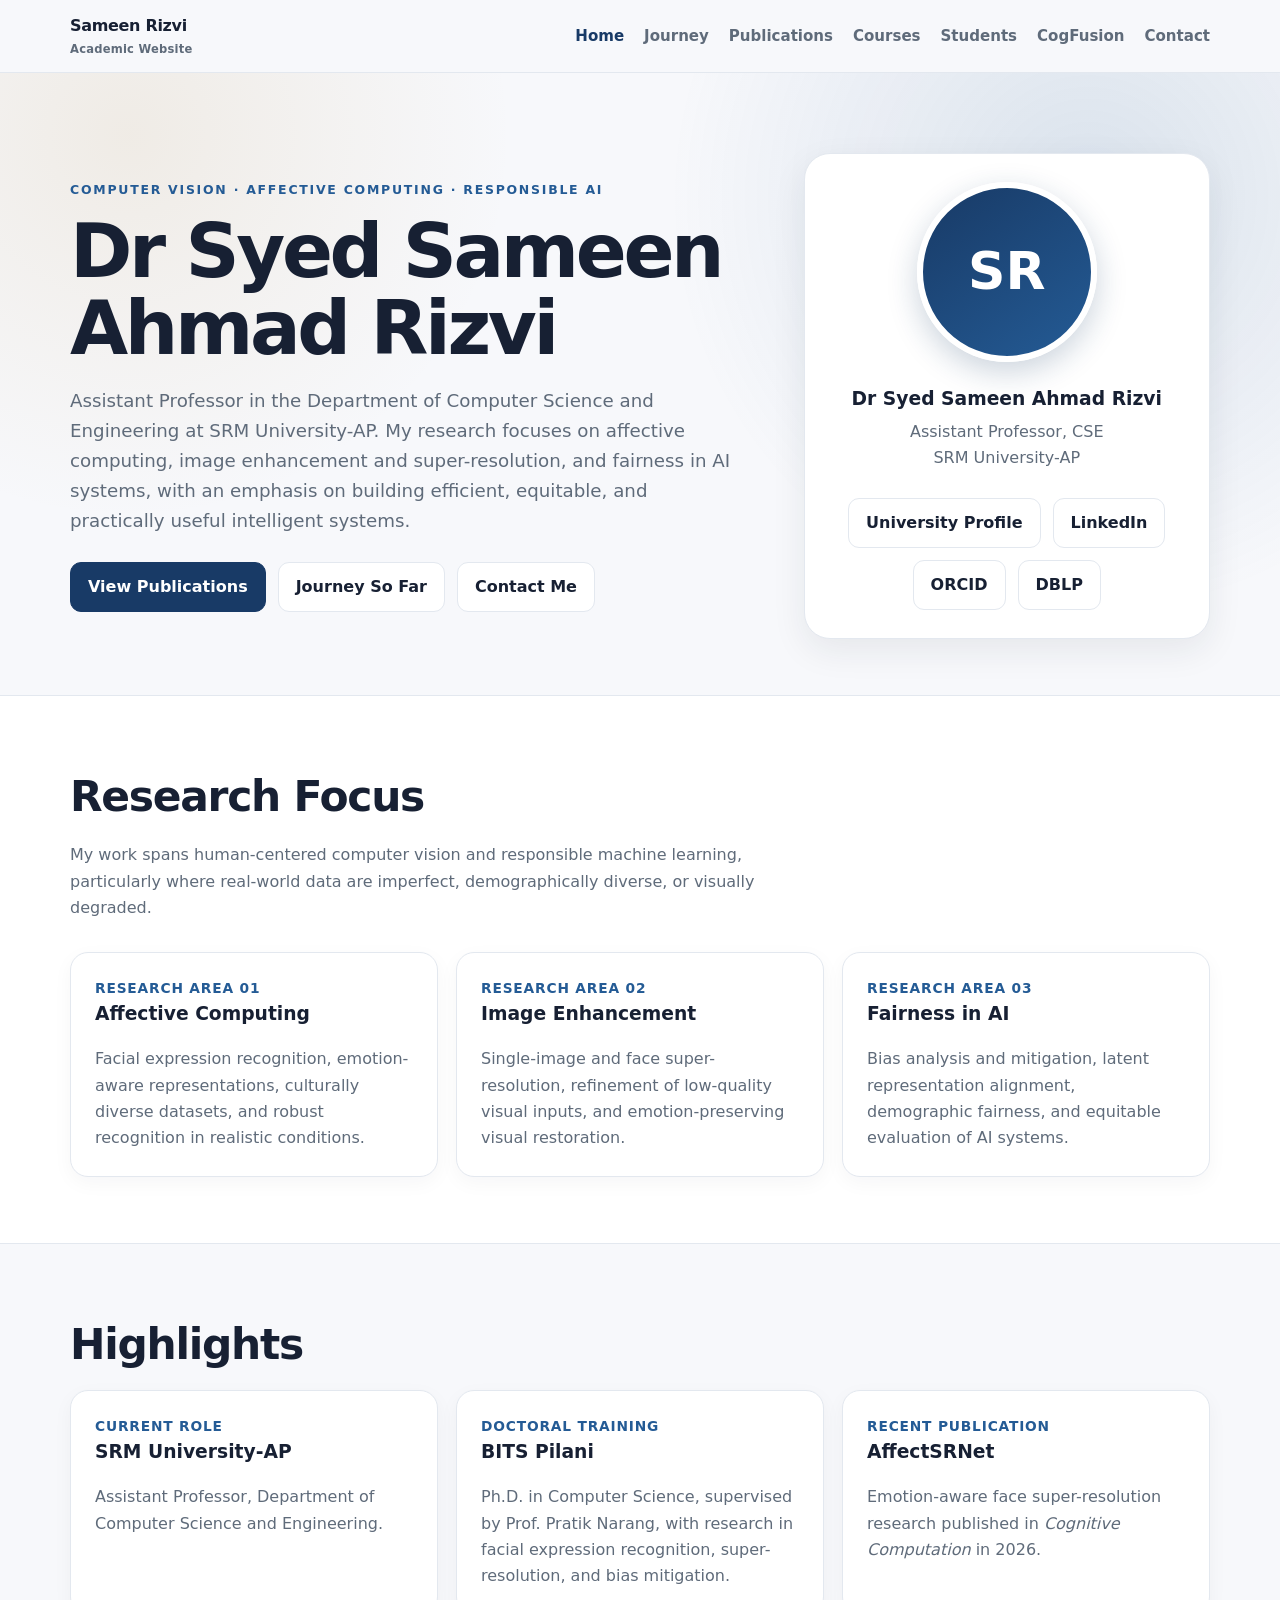
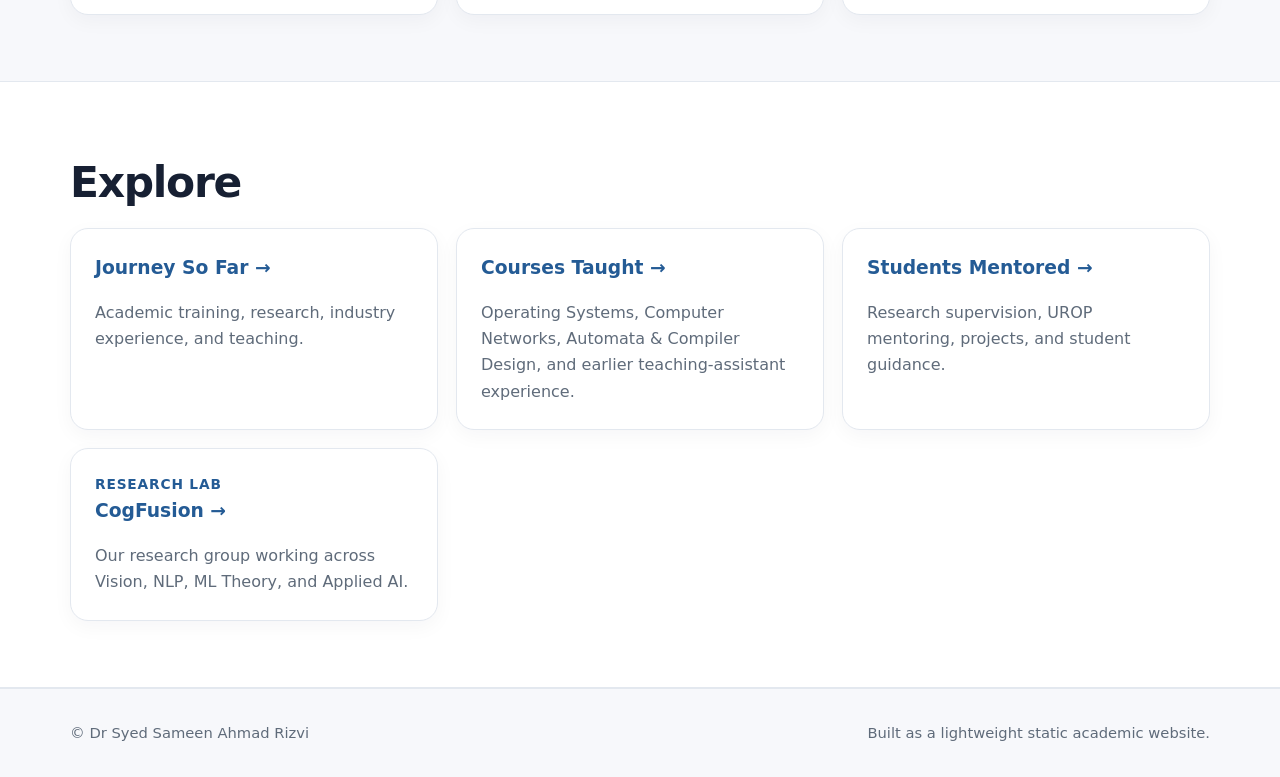
==== index.html @ 78bd9786 "Initial academic website" ====
<!doctype html>
<html lang="en"><head>
<meta charset="utf-8"><meta name="viewport" content="width=device-width,initial-scale=1">
<meta name="description" content="Academic website of Dr Syed Sameen Ahmad Rizvi, Assistant Professor of Computer Science and Engineering at SRM University-AP.">
<title>Dr Syed Sameen Ahmad Rizvi | Academic Website</title><link rel="stylesheet" href="style.css">
</head><body>
<header class="site-header"><div class="container nav-wrap"><a class="brand" href="index.html">Sameen Rizvi<small>Academic Website</small></a><nav><a class="active" href="index.html">Home</a><a href="experience.html">Journey</a><a href="publications.html">Publications</a><a href="courses.html">Courses</a><a href="students.html">Students</a><a href="cogfusion.html">CogFusion</a><a href="contact.html">Contact</a></nav></div></header>
<main>
<section class="hero"><div class="container hero-grid"><div><div class="eyebrow">Computer Vision · Affective Computing · Responsible AI</div><h1>Dr Syed Sameen Ahmad Rizvi</h1><p class="lead">Assistant Professor in the Department of Computer Science and Engineering at SRM University-AP. My research focuses on affective computing, image enhancement and super-resolution, and fairness in AI systems, with an emphasis on building efficient, equitable, and practically useful intelligent systems.</p><div class="btn-row"><a class="btn primary" href="publications.html">View Publications</a><a class="btn" href="experience.html">Journey So Far</a><a class="btn" href="contact.html">Contact Me</a></div></div><aside class="hero-card"><div class="avatar">SR</div><h3>Dr Syed Sameen Ahmad Rizvi</h3><p>Assistant Professor, CSE<br>SRM University-AP</p><div class="btn-row" style="justify-content:center"><a class="btn" href="https://srmap.edu.in/faculty/syed-sameen-ahmad-rizvi/" target="_blank" rel="noopener">University Profile</a><a class="btn" href="https://in.linkedin.com/in/syed-sameen-ahmad-rizvi-phd-41b82972" target="_blank" rel="noopener">LinkedIn</a><a class="btn" href="https://orcid.org/0000-0002-3919-5074" target="_blank" rel="noopener">ORCID</a><a class="btn" href="https://dblp.org/pid/346/3086" target="_blank" rel="noopener">DBLP</a></div></aside></div></section>
<section class="section alt"><div class="container"><h2 class="section-title">Research Focus</h2><p class="section-intro">My work spans human-centered computer vision and responsible machine learning, particularly where real-world data are imperfect, demographically diverse, or visually degraded.</p><div class="cards"><article class="card"><div class="meta">Research Area 01</div><h3>Affective Computing</h3><p>Facial expression recognition, emotion-aware representations, culturally diverse datasets, and robust recognition in realistic conditions.</p></article><article class="card"><div class="meta">Research Area 02</div><h3>Image Enhancement</h3><p>Single-image and face super-resolution, refinement of low-quality visual inputs, and emotion-preserving visual restoration.</p></article><article class="card"><div class="meta">Research Area 03</div><h3>Fairness in AI</h3><p>Bias analysis and mitigation, latent representation alignment, demographic fairness, and equitable evaluation of AI systems.</p></article></div></div></section>
<section class="section"><div class="container"><h2 class="section-title">Highlights</h2><div class="cards"><article class="card"><div class="meta">Current Role</div><h3>SRM University-AP</h3><p>Assistant Professor, Department of Computer Science and Engineering.</p></article><article class="card"><div class="meta">Doctoral Training</div><h3>BITS Pilani</h3><p>Ph.D. in Computer Science, supervised by Prof. Pratik Narang, with research in facial expression recognition, super-resolution, and bias mitigation.</p></article><article class="card"><div class="meta">Recent Publication</div><h3>AffectSRNet</h3><p>Emotion-aware face super-resolution research published in <em>Cognitive Computation</em> in 2026.</p></article></div></div></section>
<section class="section alt"><div class="container"><h2 class="section-title">Explore</h2><div class="cards"><a class="card" href="experience.html"><h3>Journey So Far →</h3><p>Academic training, research, industry experience, and teaching.</p></a><a class="card" href="courses.html"><h3>Courses Taught →</h3><p>Operating Systems, Computer Networks, Automata & Compiler Design, and earlier teaching-assistant experience.</p></a><a class="card" href="students.html"><h3>Students Mentored →</h3><p>Research supervision, UROP mentoring, projects, and student guidance.</p></a><a class="card" href="cogfusion.html"><div class="meta">Research Lab</div><h3>CogFusion →</h3><p>Our research group working across Vision, NLP, ML Theory, and Applied AI.</p></a></div></div></section>
</main><footer><div class="container footer-grid"><span>© <span data-year></span> Dr Syed Sameen Ahmad Rizvi</span><span>Built as a lightweight static academic website.</span></div></footer><script src="script.js"></script></body></html>
---- style.css ----
:root {
  --bg: #f7f8fb;
  --surface: #ffffff;
  --text: #172033;
  --muted: #5f6b7a;
  --primary: #183a66;
  --primary-2: #245b95;
  --accent: #b9904a;
  --line: #e3e8ef;
  --shadow: 0 12px 34px rgba(23, 32, 51, .08);
  --radius: 18px;
  --max: 1140px;
}

* { box-sizing: border-box; }
html { scroll-behavior: smooth; }
body {
  margin: 0;
  font-family: Inter, ui-sans-serif, system-ui, -apple-system, BlinkMacSystemFont, "Segoe UI", sans-serif;
  background: var(--bg);
  color: var(--text);
  line-height: 1.65;
}
a { color: var(--primary-2); text-decoration: none; }
a:hover { text-decoration: underline; }
.container { width: min(var(--max), calc(100% - 40px)); margin: 0 auto; }

header.site-header {
  position: sticky;
  top: 0;
  z-index: 20;
  background: rgba(247,248,251,.92);
  backdrop-filter: blur(12px);
  border-bottom: 1px solid var(--line);
}
.nav-wrap { display: flex; align-items: center; justify-content: space-between; min-height: 72px; gap: 24px; }
.brand { font-weight: 800; letter-spacing: -.02em; color: var(--text); }
.brand small { display: block; font-size: .72rem; font-weight: 600; color: var(--muted); letter-spacing: .02em; }
nav { display: flex; gap: 20px; flex-wrap: wrap; justify-content: flex-end; }
nav a { color: var(--muted); font-weight: 650; font-size: .94rem; }
nav a.active, nav a:hover { color: var(--primary); text-decoration: none; }

.hero {
  padding: 80px 0 56px;
  background: radial-gradient(circle at 85% 20%, rgba(36,91,149,.14), transparent 35%),
              radial-gradient(circle at 10% 10%, rgba(185,144,74,.12), transparent 30%);
}
.hero-grid { display: grid; grid-template-columns: 1.25fr .75fr; align-items: center; gap: 56px; }
.eyebrow { text-transform: uppercase; letter-spacing: .14em; font-size: .78rem; font-weight: 800; color: var(--primary-2); }
h1 { font-size: clamp(2.5rem, 6vw, 4.7rem); line-height: 1.03; letter-spacing: -.045em; margin: 12px 0 18px; }
.lead { font-size: 1.14rem; color: var(--muted); max-width: 750px; }
.hero-card { background: var(--surface); border: 1px solid var(--line); border-radius: 26px; box-shadow: var(--shadow); padding: 28px; }
.avatar {
  width: 180px; height: 180px; border-radius: 50%; margin: 0 auto 22px;
  display: grid; place-items: center; color: white; font-size: 3.25rem; font-weight: 800;
  background: linear-gradient(145deg, var(--primary), var(--primary-2));
  border: 6px solid #fff; box-shadow: 0 10px 30px rgba(24,58,102,.22);
}
.hero-card h3 { text-align: center; margin-bottom: 4px; }
.hero-card p { text-align: center; color: var(--muted); margin-top: 0; }

.btn-row { display: flex; flex-wrap: wrap; gap: 12px; margin-top: 26px; }
.btn {
  display: inline-flex; align-items: center; gap: 8px; padding: 11px 17px; border-radius: 11px;
  border: 1px solid var(--line); background: var(--surface); color: var(--text); font-weight: 700;
}
.btn.primary { background: var(--primary); color: white; border-color: var(--primary); }
.btn:hover { transform: translateY(-1px); text-decoration: none; }

.section { padding: 66px 0; }
.section.alt { background: #fff; border-top: 1px solid var(--line); border-bottom: 1px solid var(--line); }
.section-title { font-size: clamp(1.8rem, 4vw, 2.65rem); margin: 0 0 10px; letter-spacing: -.03em; }
.section-intro { color: var(--muted); max-width: 760px; margin: 0 0 30px; }
.cards { display: grid; grid-template-columns: repeat(3, 1fr); gap: 18px; }
.card { background: var(--surface); border: 1px solid var(--line); border-radius: var(--radius); padding: 24px; box-shadow: 0 6px 20px rgba(23,32,51,.04); }
.card h3 { margin-top: 0; margin-bottom: 8px; }
.card p { color: var(--muted); margin-bottom: 0; }
.card .meta { color: var(--primary-2); font-size: .86rem; font-weight: 800; text-transform: uppercase; letter-spacing: .06em; }

.page-hero { padding: 58px 0 34px; }
.page-hero h1 { font-size: clamp(2.3rem, 5vw, 3.7rem); }

.timeline { position: relative; margin-top: 30px; }
.timeline::before { content: ""; position: absolute; left: 11px; top: 0; bottom: 0; width: 2px; background: var(--line); }
.timeline-item { position: relative; padding-left: 48px; margin-bottom: 34px; }
.timeline-item::before { content: ""; position: absolute; left: 4px; top: 8px; width: 16px; height: 16px; border-radius: 50%; background: var(--primary-2); border: 4px solid #eaf1f8; }
.timeline-item h3 { margin: 0 0 4px; }
.timeline-item .date { color: var(--primary-2); font-weight: 800; font-size: .9rem; }
.timeline-item p { color: var(--muted); margin-top: 8px; }

.pub { border-left: 4px solid #dce6f1; padding: 0 0 0 18px; margin: 0 0 28px; }
.pub h3 { margin: 0 0 5px; font-size: 1.08rem; }
.pub .authors, .pub .venue { color: var(--muted); }
.pub .venue { font-style: italic; }
.pub .links { margin-top: 8px; display: flex; gap: 14px; flex-wrap: wrap; font-size: .92rem; font-weight: 700; }

.course-grid { display: grid; grid-template-columns: repeat(2, 1fr); gap: 20px; }
.course-card { background: var(--surface); border: 1px solid var(--line); border-radius: var(--radius); padding: 24px; }
.course-card h3 { margin-top: 0; }
.tag { display: inline-block; padding: 4px 9px; margin: 3px 5px 3px 0; border-radius: 999px; background: #edf3f9; color: var(--primary); font-size: .8rem; font-weight: 750; }

.student-group { background: var(--surface); border: 1px solid var(--line); border-radius: var(--radius); padding: 25px; margin-bottom: 18px; }
.student-group h3 { margin-top: 0; }
.student-group p { color: var(--muted); }

.contact-grid { display: grid; grid-template-columns: .8fr 1.2fr; gap: 28px; align-items: start; }
.contact-box, .form-box { background: var(--surface); border: 1px solid var(--line); border-radius: var(--radius); padding: 26px; }
.form-placeholder { min-height: 480px; border: 2px dashed #cfd7e2; border-radius: 14px; display: grid; place-items: center; padding: 28px; text-align: center; color: var(--muted); background: #fbfcfe; }

footer { border-top: 1px solid var(--line); padding: 32px 0; color: var(--muted); font-size: .92rem; }
.footer-grid { display: flex; justify-content: space-between; gap: 20px; flex-wrap: wrap; }

.notice { padding: 14px 16px; border-radius: 12px; background: #fff7e8; border: 1px solid #f0dfb6; color: #6f572f; }

@media (max-width: 860px) {
  .hero-grid, .contact-grid, .course-grid { grid-template-columns: 1fr; }
  .cards { grid-template-columns: 1fr; }
  nav { display: none; }
  .hero { padding-top: 54px; }
  .hero-card { max-width: 520px; }
}


/* CogFusion lab */
.lab-hero { display:grid; grid-template-columns:1fr auto; gap:48px; align-items:center; }
.lab-mark { width:210px; height:210px; border-radius:32px; display:grid; place-items:center; font-size:4.3rem; font-weight:900; letter-spacing:-.06em; color:white; background:linear-gradient(145deg,var(--primary),var(--primary-2)); box-shadow:var(--shadow); }
.cards.four { grid-template-columns:repeat(4,1fr); }
.lab-cta { display:flex; justify-content:space-between; gap:30px; align-items:center; padding:30px; border:1px solid var(--line); border-radius:var(--radius); background:var(--surface); }
.lab-cta h2 { margin:6px 0; }
.lab-cta p,.muted { color:var(--muted); }
@media (max-width: 1000px) { .cards.four { grid-template-columns:repeat(2,1fr); } }
@media (max-width: 860px) { .lab-hero { grid-template-columns:1fr; } .lab-mark { width:150px;height:150px;font-size:3rem; } .cards.four { grid-template-columns:1fr; } .lab-cta { align-items:flex-start; flex-direction:column; } }
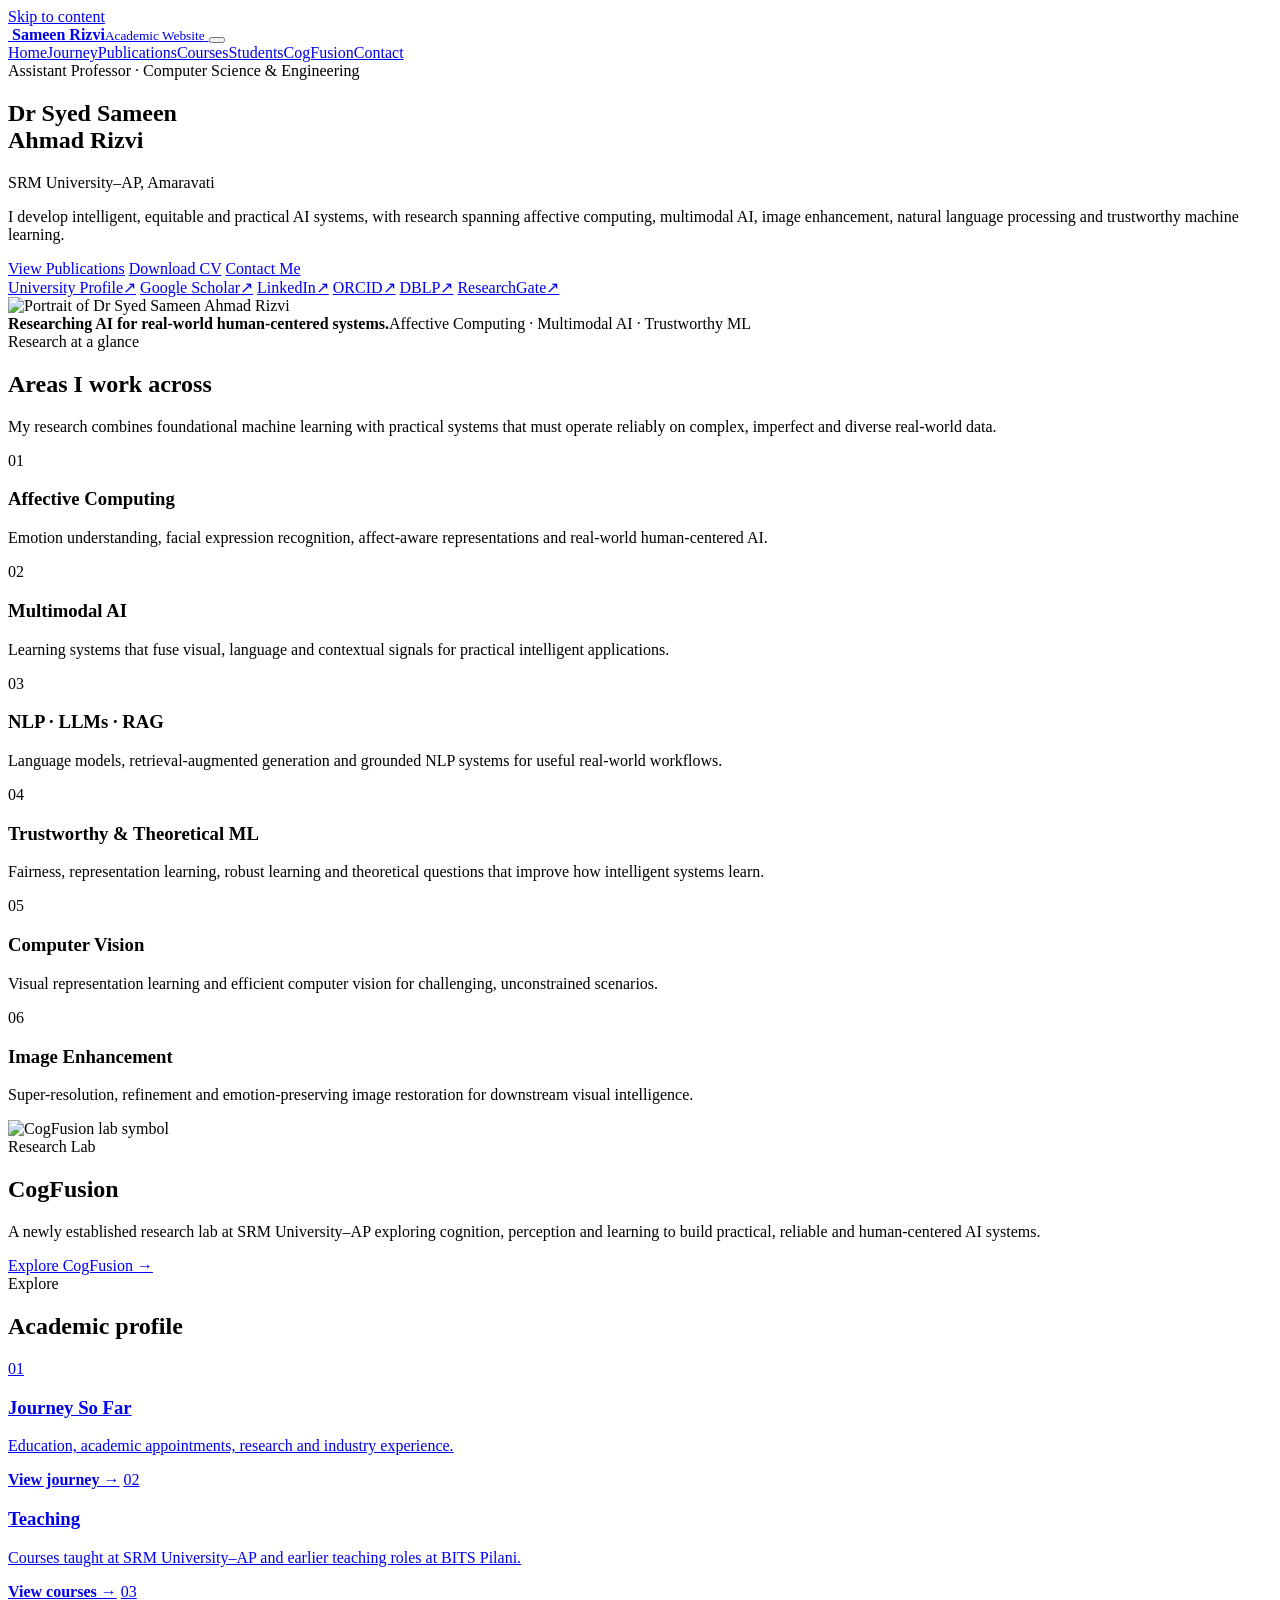
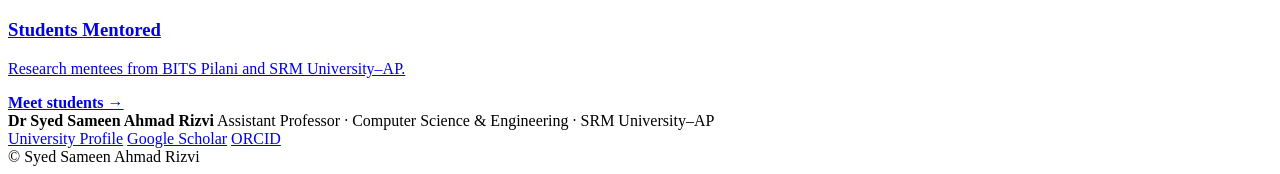
==== commit 22e453ab: "Version-2-09-2026" ====
--- a/index.html
+++ b/index.html
@@ -1,13 +1,112 @@
 <!doctype html>
-<html lang="en"><head>
-<meta charset="utf-8"><meta name="viewport" content="width=device-width,initial-scale=1">
-<meta name="description" content="Academic website of Dr Syed Sameen Ahmad Rizvi, Assistant Professor of Computer Science and Engineering at SRM University-AP.">
-<title>Dr Syed Sameen Ahmad Rizvi | Academic Website</title><link rel="stylesheet" href="style.css">
-</head><body>
-<header class="site-header"><div class="container nav-wrap"><a class="brand" href="index.html">Sameen Rizvi<small>Academic Website</small></a><nav><a class="active" href="index.html">Home</a><a href="experience.html">Journey</a><a href="publications.html">Publications</a><a href="courses.html">Courses</a><a href="students.html">Students</a><a href="cogfusion.html">CogFusion</a><a href="contact.html">Contact</a></nav></div></header>
-<main>
-<section class="hero"><div class="container hero-grid"><div><div class="eyebrow">Computer Vision · Affective Computing · Responsible AI</div><h1>Dr Syed Sameen Ahmad Rizvi</h1><p class="lead">Assistant Professor in the Department of Computer Science and Engineering at SRM University-AP. My research focuses on affective computing, image enhancement and super-resolution, and fairness in AI systems, with an emphasis on building efficient, equitable, and practically useful intelligent systems.</p><div class="btn-row"><a class="btn primary" href="publications.html">View Publications</a><a class="btn" href="experience.html">Journey So Far</a><a class="btn" href="contact.html">Contact Me</a></div></div><aside class="hero-card"><div class="avatar">SR</div><h3>Dr Syed Sameen Ahmad Rizvi</h3><p>Assistant Professor, CSE<br>SRM University-AP</p><div class="btn-row" style="justify-content:center"><a class="btn" href="https://srmap.edu.in/faculty/syed-sameen-ahmad-rizvi/" target="_blank" rel="noopener">University Profile</a><a class="btn" href="https://in.linkedin.com/in/syed-sameen-ahmad-rizvi-phd-41b82972" target="_blank" rel="noopener">LinkedIn</a><a class="btn" href="https://orcid.org/0000-0002-3919-5074" target="_blank" rel="noopener">ORCID</a><a class="btn" href="https://dblp.org/pid/346/3086" target="_blank" rel="noopener">DBLP</a></div></aside></div></section>
-<section class="section alt"><div class="container"><h2 class="section-title">Research Focus</h2><p class="section-intro">My work spans human-centered computer vision and responsible machine learning, particularly where real-world data are imperfect, demographically diverse, or visually degraded.</p><div class="cards"><article class="card"><div class="meta">Research Area 01</div><h3>Affective Computing</h3><p>Facial expression recognition, emotion-aware representations, culturally diverse datasets, and robust recognition in realistic conditions.</p></article><article class="card"><div class="meta">Research Area 02</div><h3>Image Enhancement</h3><p>Single-image and face super-resolution, refinement of low-quality visual inputs, and emotion-preserving visual restoration.</p></article><article class="card"><div class="meta">Research Area 03</div><h3>Fairness in AI</h3><p>Bias analysis and mitigation, latent representation alignment, demographic fairness, and equitable evaluation of AI systems.</p></article></div></div></section>
-<section class="section"><div class="container"><h2 class="section-title">Highlights</h2><div class="cards"><article class="card"><div class="meta">Current Role</div><h3>SRM University-AP</h3><p>Assistant Professor, Department of Computer Science and Engineering.</p></article><article class="card"><div class="meta">Doctoral Training</div><h3>BITS Pilani</h3><p>Ph.D. in Computer Science, supervised by Prof. Pratik Narang, with research in facial expression recognition, super-resolution, and bias mitigation.</p></article><article class="card"><div class="meta">Recent Publication</div><h3>AffectSRNet</h3><p>Emotion-aware face super-resolution research published in <em>Cognitive Computation</em> in 2026.</p></article></div></div></section>
-<section class="section alt"><div class="container"><h2 class="section-title">Explore</h2><div class="cards"><a class="card" href="experience.html"><h3>Journey So Far →</h3><p>Academic training, research, industry experience, and teaching.</p></a><a class="card" href="courses.html"><h3>Courses Taught →</h3><p>Operating Systems, Computer Networks, Automata & Compiler Design, and earlier teaching-assistant experience.</p></a><a class="card" href="students.html"><h3>Students Mentored →</h3><p>Research supervision, UROP mentoring, projects, and student guidance.</p></a><a class="card" href="cogfusion.html"><div class="meta">Research Lab</div><h3>CogFusion →</h3><p>Our research group working across Vision, NLP, ML Theory, and Applied AI.</p></a></div></div></section>
-</main><footer><div class="container footer-grid"><span>© <span data-year></span> Dr Syed Sameen Ahmad Rizvi</span><span>Built as a lightweight static academic website.</span></div></footer><script src="script.js"></script></body></html>
+<html lang="en">
+<head>
+  <meta charset="utf-8">
+  <meta name="viewport" content="width=device-width, initial-scale=1">
+  <meta name="description" content="Academic website of Dr Syed Sameen Ahmad Rizvi, Assistant Professor of Computer Science and Engineering at SRM University–AP.">
+  <meta name="theme-color" content="#15325f">
+  <title>Dr Syed Sameen Ahmad Rizvi | Academic Website</title>
+  <link rel="icon" type="image/png" href="assets/images/favicon.png">
+  <link rel="stylesheet" href="css/styles.css">
+</head>
+<body>
+<a class="skip-link" href="#main">Skip to content</a>
+<header class="site-header" id="top">
+  <div class="container nav-shell">
+    <a class="brand" href="index.html" aria-label="Dr Syed Sameen Ahmad Rizvi — Home">
+      <img src="assets/images/cogfusion-mark.png" alt="" class="brand-mark">
+      <span><strong>Sameen Rizvi</strong><small>Academic Website</small></span>
+    </a>
+    <button class="nav-toggle" type="button" aria-expanded="false" aria-controls="primary-nav" aria-label="Open navigation">
+      <span></span><span></span><span></span>
+    </button>
+    <nav id="primary-nav" class="primary-nav" aria-label="Primary navigation"><a href="index.html" class="active" aria-current="page">Home</a><a href="journey.html">Journey</a><a href="publications.html">Publications</a><a href="courses.html">Courses</a><a href="students.html">Students</a><a href="cogfusion.html">CogFusion</a><a href="contact.html">Contact</a></nav>
+  </div>
+</header>
+<main id="main">
+<section class="hero home-hero">
+  <div class="container hero-grid">
+    <div class="hero-copy">
+      <div class="eyebrow">Assistant Professor · Computer Science & Engineering</div>
+      <h1>Dr Syed Sameen<br>Ahmad Rizvi</h1>
+      <p class="affiliation">SRM University–AP, Amaravati</p>
+      <p class="lead">I develop intelligent, equitable and practical AI systems, with research spanning affective computing, multimodal AI, image enhancement, natural language processing and trustworthy machine learning.</p>
+      <div class="hero-actions">
+        <a class="button primary" href="publications.html">View Publications</a>
+        <a class="button" href="assets/cv/Syed_Sameen_Ahmad_Rizvi_CV.pdf" target="_blank">Download CV</a>
+        <a class="button ghost" href="contact.html">Contact Me</a>
+      </div>
+      <div class="profile-links" aria-label="Academic profiles">
+        <a class="profile-link" href="https://www.srmap.edu.in/faculty/dr-syed-sameen-ahmad-rizvi/" target="_blank" rel="noopener noreferrer">University Profile<span aria-hidden="true">↗</span></a>
+        <a class="profile-link" href="https://scholar.google.com/citations?user=vFs1I9cAAAAJ&hl=en" target="_blank" rel="noopener noreferrer">Google Scholar<span aria-hidden="true">↗</span></a>
+        <a class="profile-link" href="https://in.linkedin.com/in/syed-sameen-ahmad-rizvi-phd-41b82972" target="_blank" rel="noopener noreferrer">LinkedIn<span aria-hidden="true">↗</span></a>
+        <a class="profile-link" href="https://orcid.org/0000-0002-3919-5074" target="_blank" rel="noopener noreferrer">ORCID<span aria-hidden="true">↗</span></a>
+        <a class="profile-link" href="https://dblp.org/pid/346/3086.html" target="_blank" rel="noopener noreferrer">DBLP<span aria-hidden="true">↗</span></a>
+        <a class="profile-link" href="https://www.researchgate.net/profile/Syed-Sameen-Ahmad-Rizvi" target="_blank" rel="noopener noreferrer">ResearchGate<span aria-hidden="true">↗</span></a>
+      </div>
+    </div>
+    <div class="portrait-wrap">
+      <div class="portrait-accent"></div>
+      <img src="assets/images/sameen-rizvi.jpg" class="portrait" alt="Portrait of Dr Syed Sameen Ahmad Rizvi">
+      <div class="portrait-caption"><strong>Researching AI for real-world human-centered systems.</strong><span>Affective Computing · Multimodal AI · Trustworthy ML</span></div>
+    </div>
+  </div>
+</section>
+
+<section class="section research-overview">
+  <div class="container">
+    <div class="section-heading split-heading">
+      <div><span class="kicker">Research at a glance</span><h2>Areas I work across</h2></div>
+      <p>My research combines foundational machine learning with practical systems that must operate reliably on complex, imperfect and diverse real-world data.</p>
+    </div>
+    <div class="research-grid">
+      <article class="research-card"><span class="number">01</span><h3>Affective Computing</h3><p>Emotion understanding, facial expression recognition, affect-aware representations and real-world human-centered AI.</p></article>
+      <article class="research-card"><span class="number">02</span><h3>Multimodal AI</h3><p>Learning systems that fuse visual, language and contextual signals for practical intelligent applications.</p></article>
+      <article class="research-card"><span class="number">03</span><h3>NLP · LLMs · RAG</h3><p>Language models, retrieval-augmented generation and grounded NLP systems for useful real-world workflows.</p></article>
+      <article class="research-card"><span class="number">04</span><h3>Trustworthy & Theoretical ML</h3><p>Fairness, representation learning, robust learning and theoretical questions that improve how intelligent systems learn.</p></article>
+      <article class="research-card"><span class="number">05</span><h3>Computer Vision</h3><p>Visual representation learning and efficient computer vision for challenging, unconstrained scenarios.</p></article>
+      <article class="research-card"><span class="number">06</span><h3>Image Enhancement</h3><p>Super-resolution, refinement and emotion-preserving image restoration for downstream visual intelligence.</p></article>
+    </div>
+  </div>
+</section>
+
+<section class="section lab-feature">
+  <div class="container lab-feature-inner">
+    <div class="lab-logo-shell"><img src="assets/images/cogfusion-mark.png" alt="CogFusion lab symbol"></div>
+    <div class="lab-feature-copy">
+      <span class="kicker light">Research Lab</span>
+      <h2>CogFusion</h2>
+      <p>A newly established research lab at SRM University–AP exploring cognition, perception and learning to build practical, reliable and human-centered AI systems.</p>
+      <a class="text-link light-link" href="cogfusion.html">Explore CogFusion <span>→</span></a>
+    </div>
+  </div>
+</section>
+
+<section class="section">
+  <div class="container">
+    <div class="section-heading"><span class="kicker">Explore</span><h2>Academic profile</h2></div>
+    <div class="explore-grid">
+      <a class="explore-card" href="journey.html"><span>01</span><h3>Journey So Far</h3><p>Education, academic appointments, research and industry experience.</p><b>View journey →</b></a>
+      <a class="explore-card" href="courses.html"><span>02</span><h3>Teaching</h3><p>Courses taught at SRM University–AP and earlier teaching roles at BITS Pilani.</p><b>View courses →</b></a>
+      <a class="explore-card" href="students.html"><span>03</span><h3>Students Mentored</h3><p>Research mentees from BITS Pilani and SRM University–AP.</p><b>Meet students →</b></a>
+    </div>
+  </div>
+</section>
+</main>
+<footer class="site-footer">
+  <div class="container footer-grid">
+    <div>
+      <strong>Dr Syed Sameen Ahmad Rizvi</strong>
+      <span>Assistant Professor · Computer Science & Engineering · SRM University–AP</span>
+    </div>
+    <div class="footer-links">
+      <a href="https://www.srmap.edu.in/faculty/dr-syed-sameen-ahmad-rizvi/" target="_blank" rel="noopener noreferrer">University Profile</a>
+      <a href="https://scholar.google.com/citations?user=vFs1I9cAAAAJ&hl=en" target="_blank" rel="noopener noreferrer">Google Scholar</a>
+      <a href="https://orcid.org/0000-0002-3919-5074" target="_blank" rel="noopener noreferrer">ORCID</a>
+    </div>
+    <div class="copyright">© <span data-year></span> Syed Sameen Ahmad Rizvi</div>
+  </div>
+</footer>
+<script src="js/main.js"></script>
+</body>
+</html>
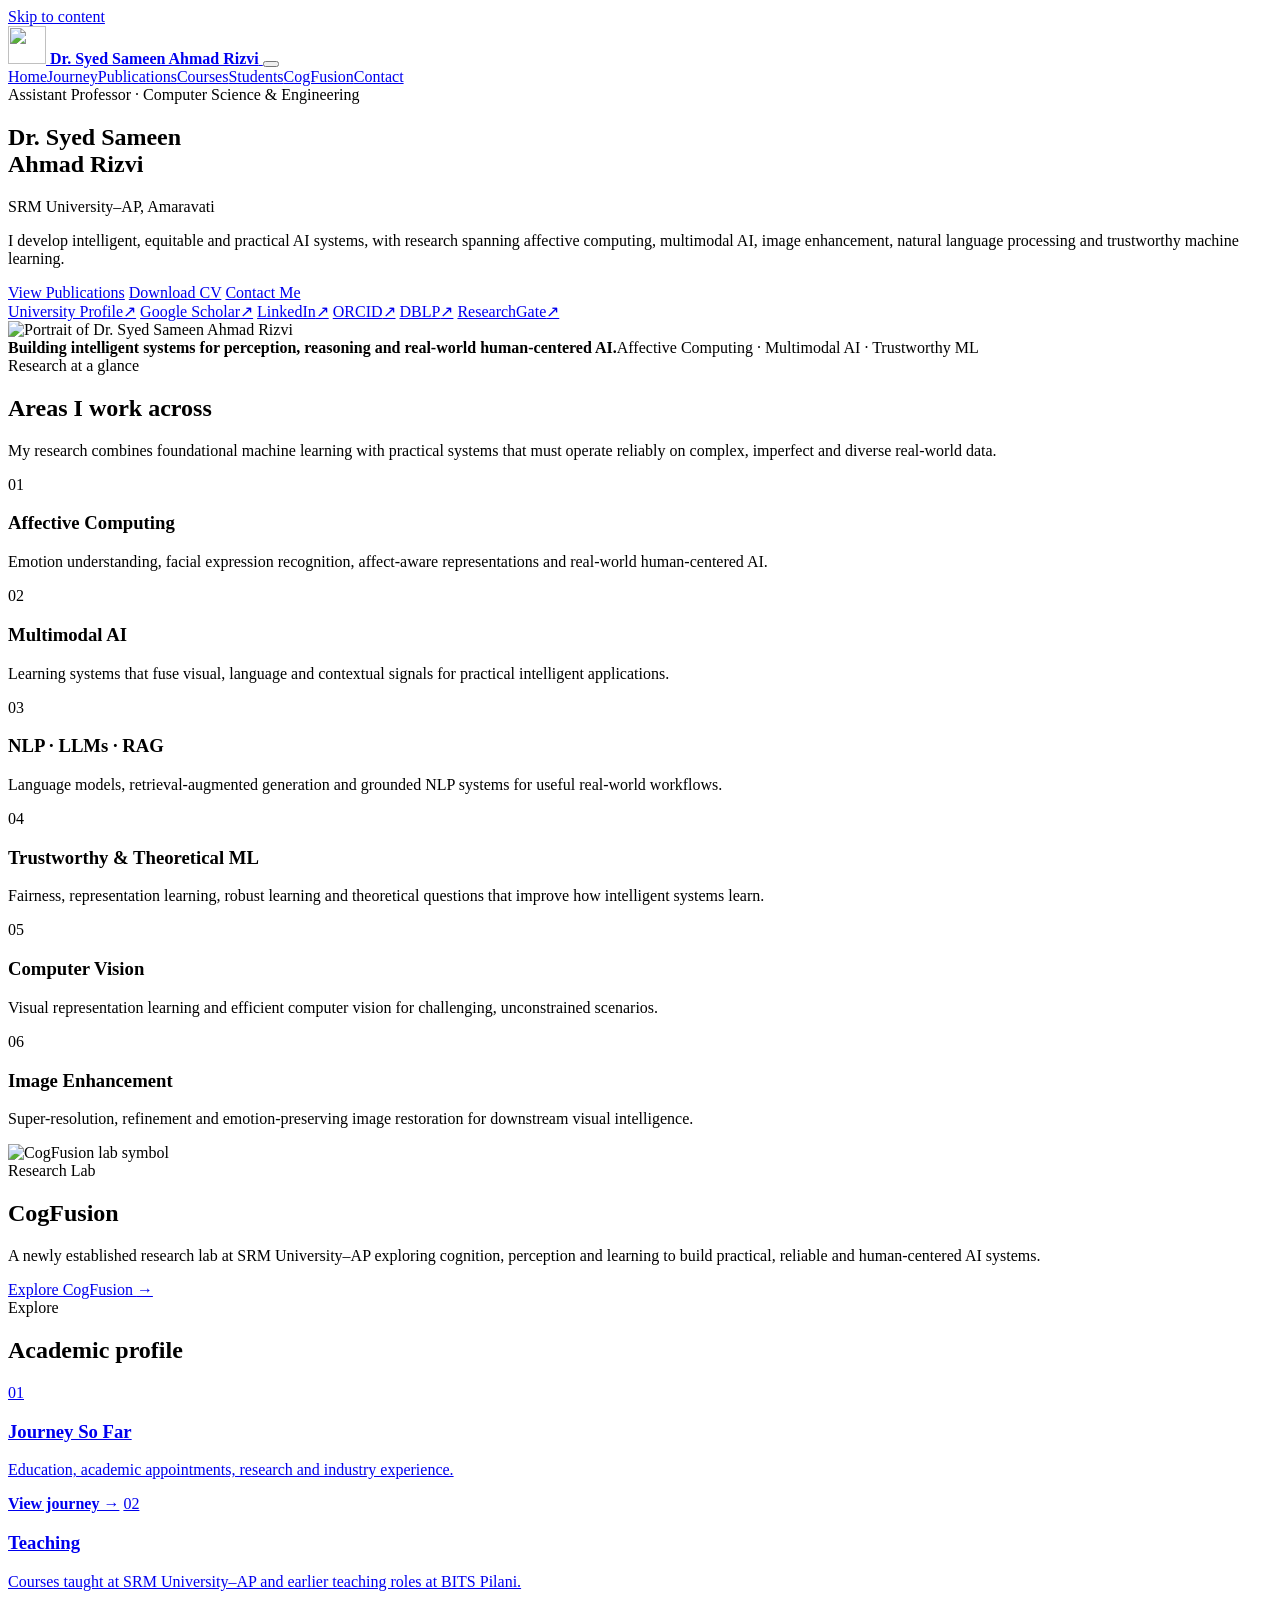
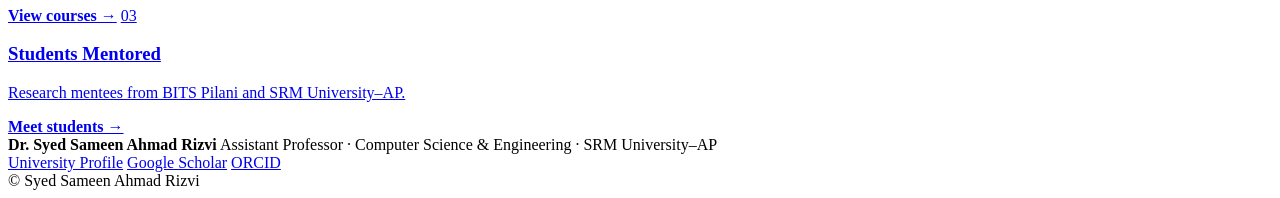
==== commit d7a699c1: "Add files via upload" ====
--- a/index.html
+++ b/index.html
@@ -1,112 +1,110 @@
-<!doctype html>
+<!DOCTYPE html>
+
 <html lang="en">
 <head>
-  <meta charset="utf-8">
-  <meta name="viewport" content="width=device-width, initial-scale=1">
-  <meta name="description" content="Academic website of Dr Syed Sameen Ahmad Rizvi, Assistant Professor of Computer Science and Engineering at SRM University–AP.">
-  <meta name="theme-color" content="#15325f">
-  <title>Dr Syed Sameen Ahmad Rizvi | Academic Website</title>
-  <link rel="icon" type="image/png" href="assets/images/favicon.png">
-  <link rel="stylesheet" href="css/styles.css">
-</head>
+<meta charset="utf-8"/>
+<meta content="width=device-width, initial-scale=1" name="viewport"/>
+
+
+
+
+<link href="css/styles.css" rel="stylesheet"/>
+<title>Dr. Syed Sameen Ahmad Rizvi | AI Researcher &amp; Assistant Professor</title><meta content="Dr. Syed Sameen Ahmad Rizvi is an Assistant Professor at SRM University–AP researching affective computing, multimodal AI, NLP, LLMs, RAG, computer vision and trustworthy machine learning." name="description"/><meta content="Dr. Syed Sameen Ahmad Rizvi" name="author"/><meta content="index,follow,max-image-preview:large,max-snippet:-1,max-video-preview:-1" name="robots"/><meta content="index,follow,max-image-preview:large,max-snippet:-1,max-video-preview:-1" name="googlebot"/><meta content="#15325f" name="theme-color"/><meta content="light" name="color-scheme"/><meta content="en_IN" property="og:locale"/><meta content="profile" property="og:type"/><meta content="Dr. Syed Sameen Ahmad Rizvi" property="og:site_name"/><meta content="Dr. Syed Sameen Ahmad Rizvi | AI Researcher &amp; Assistant Professor" property="og:title"/><meta content="Dr. Syed Sameen Ahmad Rizvi is an Assistant Professor at SRM University–AP researching affective computing, multimodal AI, NLP, LLMs, RAG, computer vision and trustworthy machine learning." property="og:description"/><meta content="https://sameen-ahmadrizvi.github.io/" property="og:url"/><meta content="https://sameen-ahmadrizvi.github.io/assets/images/og-image.jpg" property="og:image"/><meta content="https://sameen-ahmadrizvi.github.io/assets/images/og-image.jpg" property="og:image:secure_url"/><meta content="image/jpeg" property="og:image:type"/><meta content="1200" property="og:image:width"/><meta content="630" property="og:image:height"/><meta content="Dr. Syed Sameen Ahmad Rizvi — Assistant Professor and AI researcher at SRM University–AP" property="og:image:alt"/><meta content="Syed Sameen Ahmad" property="profile:first_name"/><meta content="Rizvi" property="profile:last_name"/><meta content="summary_large_image" name="twitter:card"/><meta content="Dr. Syed Sameen Ahmad Rizvi | AI Researcher &amp; Assistant Professor" name="twitter:title"/><meta content="Dr. Syed Sameen Ahmad Rizvi is an Assistant Professor at SRM University–AP researching affective computing, multimodal AI, NLP, LLMs, RAG, computer vision and trustworthy machine learning." name="twitter:description"/><meta content="https://sameen-ahmadrizvi.github.io/assets/images/og-image.jpg" name="twitter:image"/><meta content="Dr. Syed Sameen Ahmad Rizvi — academic website" name="twitter:image:alt"/><link href="https://sameen-ahmadrizvi.github.io/" rel="canonical"/><link href="assets/images/favicon.ico" rel="icon" type="image/x-icon"/><link href="assets/images/favicon.png" rel="icon" sizes="128x128" type="image/png"/><link href="assets/images/apple-touch-icon.png" rel="apple-touch-icon" sizes="180x180"/><link href="site.webmanifest" rel="manifest"/><script type="application/ld+json">{"@context":"https://schema.org","@graph":[{"@type":"Person","@id":"https://sameen-ahmadrizvi.github.io/#person","name":"Dr. Syed Sameen Ahmad Rizvi","honorificPrefix":"Dr.","givenName":"Syed Sameen Ahmad","familyName":"Rizvi","url":"https://sameen-ahmadrizvi.github.io/","image":"https://sameen-ahmadrizvi.github.io/assets/images/sameen-rizvi.jpg","jobTitle":"Assistant Professor of Computer Science and Engineering","email":"mailto:sameen.s@srmap.edu.in","worksFor":{"@type":"CollegeOrUniversity","name":"SRM University–AP","url":"https://www.srmap.edu.in/"},"alumniOf":[{"@type":"CollegeOrUniversity","name":"Birla Institute of Technology & Science, Pilani","alternateName":"BITS Pilani","url":"https://www.bits-pilani.ac.in/"},{"@type":"CollegeOrUniversity","name":"Jamia Hamdard","url":"https://jamiahamdard.edu/"}],"sameAs":["https://www.srmap.edu.in/faculty/dr-syed-sameen-ahmad-rizvi/","https://scholar.google.com/citations?user=vFs1I9cAAAAJ&hl=en","https://in.linkedin.com/in/syed-sameen-ahmad-rizvi-phd-41b82972","https://orcid.org/0000-0002-3919-5074","https://dblp.org/pid/346/3086.html","https://www.researchgate.net/profile/Syed-Sameen-Ahmad-Rizvi"],"knowsAbout":["Affective Computing","Multimodal Artificial Intelligence","Computer Vision","Deep Learning","Image Super-Resolution","Natural Language Processing","Large Language Models","Retrieval-Augmented Generation","Trustworthy Artificial Intelligence","Fair Machine Learning","Representation Learning","Theoretical Machine Learning"]},{"@type":"WebSite","@id":"https://sameen-ahmadrizvi.github.io/#website","url":"https://sameen-ahmadrizvi.github.io/","name":"Dr. Syed Sameen Ahmad Rizvi — Academic Website","description":"Academic and research website of Dr. Syed Sameen Ahmad Rizvi.","publisher":{"@id":"https://sameen-ahmadrizvi.github.io/#person"},"inLanguage":"en-IN"},{"@type":"ProfilePage","@id":"https://sameen-ahmadrizvi.github.io/#webpage","url":"https://sameen-ahmadrizvi.github.io/","name":"Dr. Syed Sameen Ahmad Rizvi | AI Researcher & Assistant Professor","description":"Dr. Syed Sameen Ahmad Rizvi is an Assistant Professor at SRM University–AP researching affective computing, multimodal AI, NLP, LLMs, RAG, computer vision and trustworthy machine learning.","isPartOf":{"@id":"https://sameen-ahmadrizvi.github.io/#website"},"about":{"@id":"https://sameen-ahmadrizvi.github.io/#person"},"inLanguage":"en-IN","primaryImageOfPage":{"@type":"ImageObject","url":"https://sameen-ahmadrizvi.github.io/assets/images/og-image.jpg","width":1200,"height":630}}]}</script></head>
 <body>
 <a class="skip-link" href="#main">Skip to content</a>
 <header class="site-header" id="top">
-  <div class="container nav-shell">
-    <a class="brand" href="index.html" aria-label="Dr Syed Sameen Ahmad Rizvi — Home">
-      <img src="assets/images/cogfusion-mark.png" alt="" class="brand-mark">
-      <span><strong>Sameen Rizvi</strong><small>Academic Website</small></span>
-    </a>
-    <button class="nav-toggle" type="button" aria-expanded="false" aria-controls="primary-nav" aria-label="Open navigation">
-      <span></span><span></span><span></span>
-    </button>
-    <nav id="primary-nav" class="primary-nav" aria-label="Primary navigation"><a href="index.html" class="active" aria-current="page">Home</a><a href="journey.html">Journey</a><a href="publications.html">Publications</a><a href="courses.html">Courses</a><a href="students.html">Students</a><a href="cogfusion.html">CogFusion</a><a href="contact.html">Contact</a></nav>
-  </div>
+<div class="container nav-shell">
+<a aria-label="Dr. Syed Sameen Ahmad Rizvi — Home" class="brand" href="./">
+<img alt="" class="brand-mark" decoding="async" height="38" src="assets/images/cogfusion-mark.png" width="38"/>
+<span><strong>Dr. Syed Sameen Ahmad Rizvi</strong></span>
+</a>
+<button aria-controls="primary-nav" aria-expanded="false" aria-label="Open navigation" class="nav-toggle" type="button">
+<span></span><span></span><span></span>
+</button>
+<nav aria-label="Primary navigation" class="primary-nav" id="primary-nav"><a aria-current="page" class="active" href="./">Home</a><a href="journey.html">Journey</a><a href="publications.html">Publications</a><a href="courses.html">Courses</a><a href="students.html">Students</a><a href="cogfusion.html">CogFusion</a><a href="contact.html">Contact</a></nav>
+</div>
 </header>
 <main id="main">
 <section class="hero home-hero">
-  <div class="container hero-grid">
-    <div class="hero-copy">
-      <div class="eyebrow">Assistant Professor · Computer Science & Engineering</div>
-      <h1>Dr Syed Sameen<br>Ahmad Rizvi</h1>
-      <p class="affiliation">SRM University–AP, Amaravati</p>
-      <p class="lead">I develop intelligent, equitable and practical AI systems, with research spanning affective computing, multimodal AI, image enhancement, natural language processing and trustworthy machine learning.</p>
-      <div class="hero-actions">
-        <a class="button primary" href="publications.html">View Publications</a>
-        <a class="button" href="assets/cv/Syed_Sameen_Ahmad_Rizvi_CV.pdf" target="_blank">Download CV</a>
-        <a class="button ghost" href="contact.html">Contact Me</a>
-      </div>
-      <div class="profile-links" aria-label="Academic profiles">
-        <a class="profile-link" href="https://www.srmap.edu.in/faculty/dr-syed-sameen-ahmad-rizvi/" target="_blank" rel="noopener noreferrer">University Profile<span aria-hidden="true">↗</span></a>
-        <a class="profile-link" href="https://scholar.google.com/citations?user=vFs1I9cAAAAJ&hl=en" target="_blank" rel="noopener noreferrer">Google Scholar<span aria-hidden="true">↗</span></a>
-        <a class="profile-link" href="https://in.linkedin.com/in/syed-sameen-ahmad-rizvi-phd-41b82972" target="_blank" rel="noopener noreferrer">LinkedIn<span aria-hidden="true">↗</span></a>
-        <a class="profile-link" href="https://orcid.org/0000-0002-3919-5074" target="_blank" rel="noopener noreferrer">ORCID<span aria-hidden="true">↗</span></a>
-        <a class="profile-link" href="https://dblp.org/pid/346/3086.html" target="_blank" rel="noopener noreferrer">DBLP<span aria-hidden="true">↗</span></a>
-        <a class="profile-link" href="https://www.researchgate.net/profile/Syed-Sameen-Ahmad-Rizvi" target="_blank" rel="noopener noreferrer">ResearchGate<span aria-hidden="true">↗</span></a>
-      </div>
-    </div>
-    <div class="portrait-wrap">
-      <div class="portrait-accent"></div>
-      <img src="assets/images/sameen-rizvi.jpg" class="portrait" alt="Portrait of Dr Syed Sameen Ahmad Rizvi">
-      <div class="portrait-caption"><strong>Researching AI for real-world human-centered systems.</strong><span>Affective Computing · Multimodal AI · Trustworthy ML</span></div>
-    </div>
-  </div>
+<div class="container hero-grid">
+<div class="hero-copy">
+<div class="eyebrow">Assistant Professor · Computer Science &amp; Engineering</div>
+<h1>Dr. Syed Sameen<br/>Ahmad Rizvi</h1>
+<p class="affiliation">SRM University–AP, Amaravati</p>
+<p class="lead">I develop intelligent, equitable and practical AI systems, with research spanning affective computing, multimodal AI, image enhancement, natural language processing and trustworthy machine learning.</p>
+<div class="hero-actions">
+<a class="button primary" href="publications.html">View Publications</a>
+<a class="button" href="assets/cv/Syed_Sameen_Ahmad_Rizvi_CV.pdf" target="_blank">Download CV</a>
+<a class="button ghost" href="contact.html">Contact Me</a>
+</div>
+<div aria-label="Academic profiles" class="profile-links">
+<a class="profile-link" href="https://www.srmap.edu.in/faculty/dr-syed-sameen-ahmad-rizvi/" rel="me noopener noreferrer" target="_blank">University Profile<span aria-hidden="true">↗</span></a>
+<a class="profile-link" href="https://scholar.google.com/citations?user=vFs1I9cAAAAJ&amp;hl=en" rel="me noopener noreferrer" target="_blank">Google Scholar<span aria-hidden="true">↗</span></a>
+<a class="profile-link" href="https://in.linkedin.com/in/syed-sameen-ahmad-rizvi-phd-41b82972" rel="me noopener noreferrer" target="_blank">LinkedIn<span aria-hidden="true">↗</span></a>
+<a class="profile-link" href="https://orcid.org/0000-0002-3919-5074" rel="me noopener noreferrer" target="_blank">ORCID<span aria-hidden="true">↗</span></a>
+<a class="profile-link" href="https://dblp.org/pid/346/3086.html" rel="me noopener noreferrer" target="_blank">DBLP<span aria-hidden="true">↗</span></a>
+<a class="profile-link" href="https://www.researchgate.net/profile/Syed-Sameen-Ahmad-Rizvi" rel="me noopener noreferrer" target="_blank">ResearchGate<span aria-hidden="true">↗</span></a>
+</div>
+</div>
+<div class="portrait-wrap">
+<div class="portrait-accent"></div>
+<img alt="Portrait of Dr. Syed Sameen Ahmad Rizvi" class="portrait" decoding="async" fetchpriority="high" height="400" src="assets/images/sameen-rizvi.jpg" width="400"/>
+<div class="portrait-caption"><strong>Building intelligent systems for perception, reasoning and real-world human-centered AI.</strong><span>Affective Computing · Multimodal AI · Trustworthy ML</span></div>
+</div>
+</div>
 </section>
-
 <section class="section research-overview">
-  <div class="container">
-    <div class="section-heading split-heading">
-      <div><span class="kicker">Research at a glance</span><h2>Areas I work across</h2></div>
-      <p>My research combines foundational machine learning with practical systems that must operate reliably on complex, imperfect and diverse real-world data.</p>
-    </div>
-    <div class="research-grid">
-      <article class="research-card"><span class="number">01</span><h3>Affective Computing</h3><p>Emotion understanding, facial expression recognition, affect-aware representations and real-world human-centered AI.</p></article>
-      <article class="research-card"><span class="number">02</span><h3>Multimodal AI</h3><p>Learning systems that fuse visual, language and contextual signals for practical intelligent applications.</p></article>
-      <article class="research-card"><span class="number">03</span><h3>NLP · LLMs · RAG</h3><p>Language models, retrieval-augmented generation and grounded NLP systems for useful real-world workflows.</p></article>
-      <article class="research-card"><span class="number">04</span><h3>Trustworthy & Theoretical ML</h3><p>Fairness, representation learning, robust learning and theoretical questions that improve how intelligent systems learn.</p></article>
-      <article class="research-card"><span class="number">05</span><h3>Computer Vision</h3><p>Visual representation learning and efficient computer vision for challenging, unconstrained scenarios.</p></article>
-      <article class="research-card"><span class="number">06</span><h3>Image Enhancement</h3><p>Super-resolution, refinement and emotion-preserving image restoration for downstream visual intelligence.</p></article>
-    </div>
-  </div>
+<div class="container">
+<div class="section-heading split-heading">
+<div><span class="kicker">Research at a glance</span><h2>Areas I work across</h2></div>
+<p>My research combines foundational machine learning with practical systems that must operate reliably on complex, imperfect and diverse real-world data.</p>
+</div>
+<div class="research-grid">
+<article class="research-card"><span class="number">01</span><h3>Affective Computing</h3><p>Emotion understanding, facial expression recognition, affect-aware representations and real-world human-centered AI.</p></article>
+<article class="research-card"><span class="number">02</span><h3>Multimodal AI</h3><p>Learning systems that fuse visual, language and contextual signals for practical intelligent applications.</p></article>
+<article class="research-card"><span class="number">03</span><h3>NLP · LLMs · RAG</h3><p>Language models, retrieval-augmented generation and grounded NLP systems for useful real-world workflows.</p></article>
+<article class="research-card"><span class="number">04</span><h3>Trustworthy &amp; Theoretical ML</h3><p>Fairness, representation learning, robust learning and theoretical questions that improve how intelligent systems learn.</p></article>
+<article class="research-card"><span class="number">05</span><h3>Computer Vision</h3><p>Visual representation learning and efficient computer vision for challenging, unconstrained scenarios.</p></article>
+<article class="research-card"><span class="number">06</span><h3>Image Enhancement</h3><p>Super-resolution, refinement and emotion-preserving image restoration for downstream visual intelligence.</p></article>
+</div>
+</div>
 </section>
-
 <section class="section lab-feature">
-  <div class="container lab-feature-inner">
-    <div class="lab-logo-shell"><img src="assets/images/cogfusion-mark.png" alt="CogFusion lab symbol"></div>
-    <div class="lab-feature-copy">
-      <span class="kicker light">Research Lab</span>
-      <h2>CogFusion</h2>
-      <p>A newly established research lab at SRM University–AP exploring cognition, perception and learning to build practical, reliable and human-centered AI systems.</p>
-      <a class="text-link light-link" href="cogfusion.html">Explore CogFusion <span>→</span></a>
-    </div>
-  </div>
+<div class="container lab-feature-inner">
+<div class="lab-logo-shell"><img alt="CogFusion lab symbol" decoding="async" height="565" loading="lazy" src="assets/images/cogfusion-mark.png" width="523"/></div>
+<div class="lab-feature-copy">
+<span class="kicker light">Research Lab</span>
+<h2>CogFusion</h2>
+<p>A newly established research lab at SRM University–AP exploring cognition, perception and learning to build practical, reliable and human-centered AI systems.</p>
+<a class="text-link light-link" href="cogfusion.html">Explore CogFusion <span>→</span></a>
+</div>
+</div>
 </section>
-
 <section class="section">
-  <div class="container">
-    <div class="section-heading"><span class="kicker">Explore</span><h2>Academic profile</h2></div>
-    <div class="explore-grid">
-      <a class="explore-card" href="journey.html"><span>01</span><h3>Journey So Far</h3><p>Education, academic appointments, research and industry experience.</p><b>View journey →</b></a>
-      <a class="explore-card" href="courses.html"><span>02</span><h3>Teaching</h3><p>Courses taught at SRM University–AP and earlier teaching roles at BITS Pilani.</p><b>View courses →</b></a>
-      <a class="explore-card" href="students.html"><span>03</span><h3>Students Mentored</h3><p>Research mentees from BITS Pilani and SRM University–AP.</p><b>Meet students →</b></a>
-    </div>
-  </div>
+<div class="container">
+<div class="section-heading"><span class="kicker">Explore</span><h2>Academic profile</h2></div>
+<div class="explore-grid">
+<a class="explore-card" href="journey.html"><span>01</span><h3>Journey So Far</h3><p>Education, academic appointments, research and industry experience.</p><b>View journey →</b></a>
+<a class="explore-card" href="courses.html"><span>02</span><h3>Teaching</h3><p>Courses taught at SRM University–AP and earlier teaching roles at BITS Pilani.</p><b>View courses →</b></a>
+<a class="explore-card" href="students.html"><span>03</span><h3>Students Mentored</h3><p>Research mentees from BITS Pilani and SRM University–AP.</p><b>Meet students →</b></a>
+</div>
+</div>
 </section>
 </main>
 <footer class="site-footer">
-  <div class="container footer-grid">
-    <div>
-      <strong>Dr Syed Sameen Ahmad Rizvi</strong>
-      <span>Assistant Professor · Computer Science & Engineering · SRM University–AP</span>
-    </div>
-    <div class="footer-links">
-      <a href="https://www.srmap.edu.in/faculty/dr-syed-sameen-ahmad-rizvi/" target="_blank" rel="noopener noreferrer">University Profile</a>
-      <a href="https://scholar.google.com/citations?user=vFs1I9cAAAAJ&hl=en" target="_blank" rel="noopener noreferrer">Google Scholar</a>
-      <a href="https://orcid.org/0000-0002-3919-5074" target="_blank" rel="noopener noreferrer">ORCID</a>
-    </div>
-    <div class="copyright">© <span data-year></span> Syed Sameen Ahmad Rizvi</div>
-  </div>
+<div class="container footer-grid">
+<div>
+<strong>Dr. Syed Sameen Ahmad Rizvi</strong>
+<span>Assistant Professor · Computer Science &amp; Engineering · SRM University–AP</span>
+</div>
+<div class="footer-links">
+<a href="https://www.srmap.edu.in/faculty/dr-syed-sameen-ahmad-rizvi/" rel="me noopener noreferrer" target="_blank">University Profile</a>
+<a href="https://scholar.google.com/citations?user=vFs1I9cAAAAJ&amp;hl=en" rel="me noopener noreferrer" target="_blank">Google Scholar</a>
+<a href="https://orcid.org/0000-0002-3919-5074" rel="me noopener noreferrer" target="_blank">ORCID</a>
+</div>
+<div class="copyright">© <span data-year=""></span> Syed Sameen Ahmad Rizvi</div>
+</div>
 </footer>
-<script src="js/main.js"></script>
+<script defer="" src="js/main.js"></script>
 </body>
 </html>
